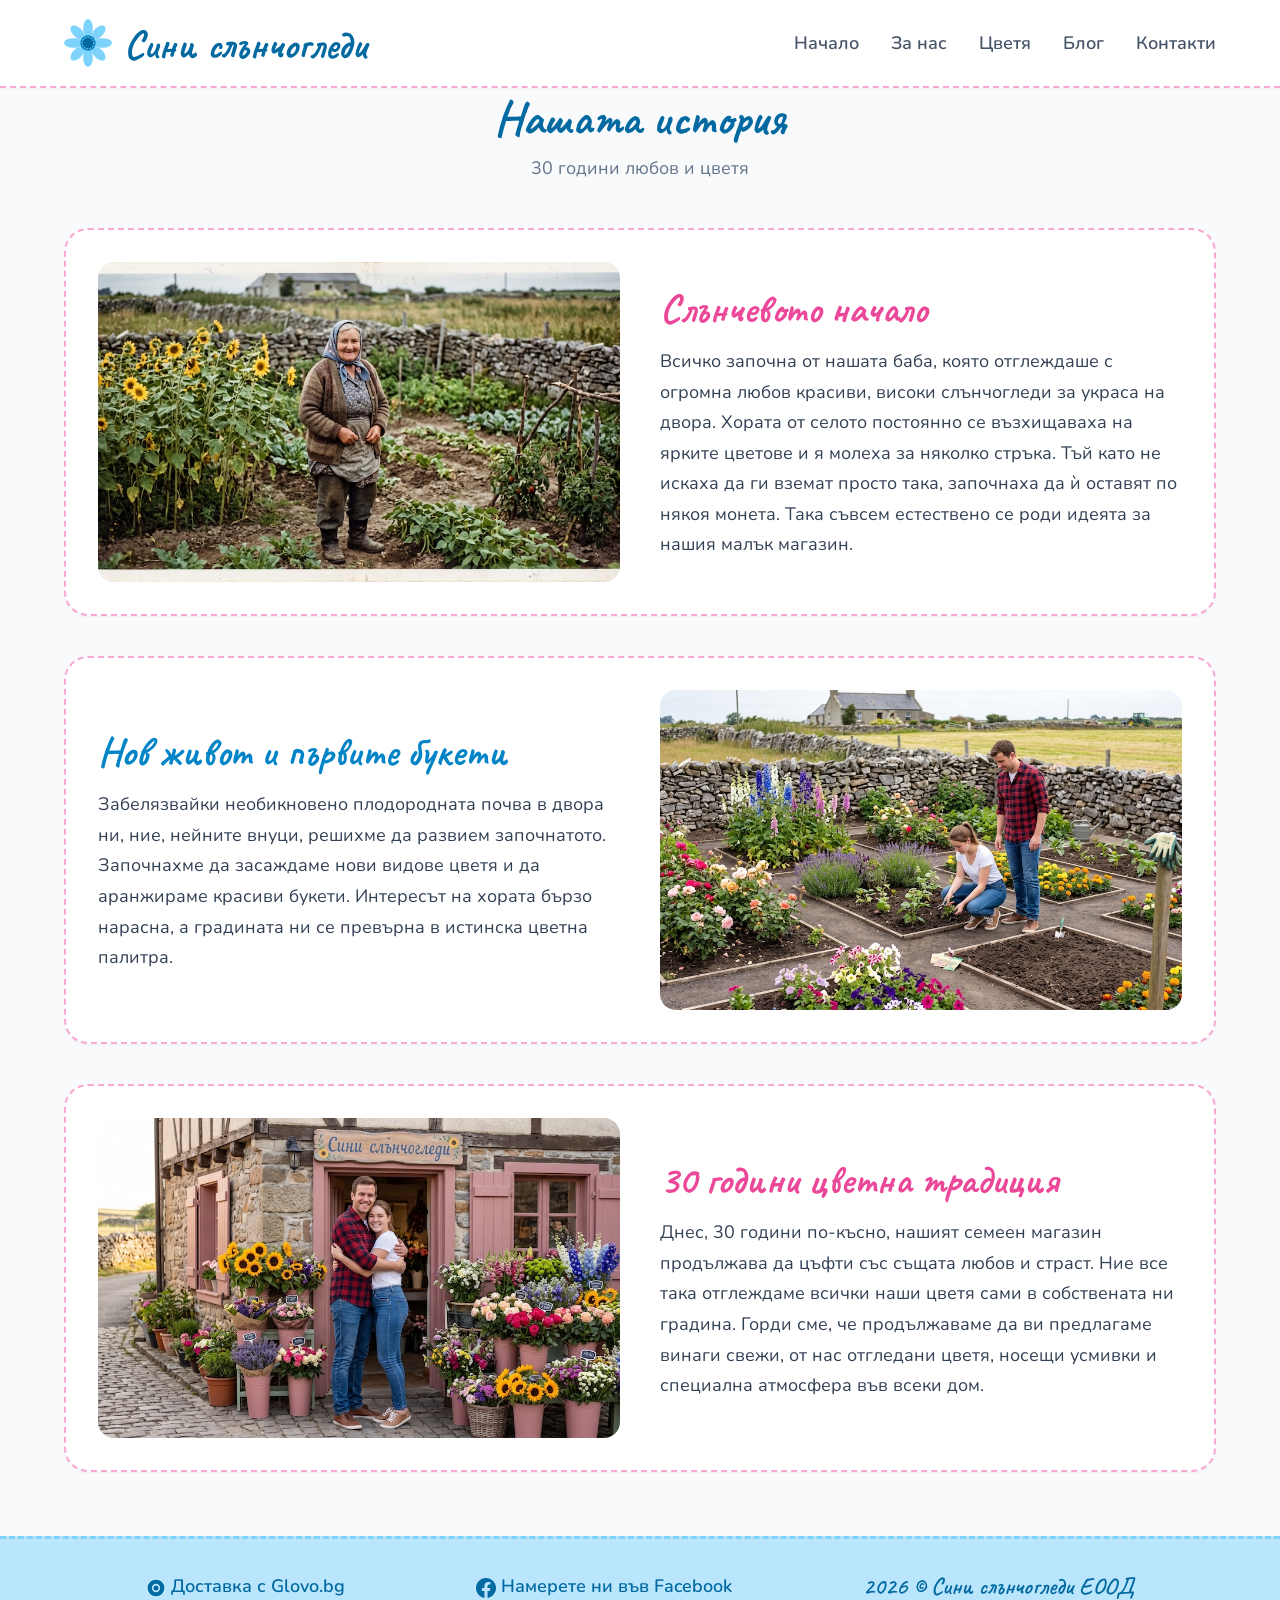
==== about-us.html @ 9e482096 "initial commit" ====
<!DOCTYPE html>
<html lang="en">
<head>
    <meta charset="UTF-8">
    <meta name="viewport" content="width=device-width, initial-scale=1.0">
    <title>Сини слънчоглед</title>
    <link rel="stylesheet" href="styles/style.css">
    <script src="scrips/index.js" defer></script>
</head>
<body>

<header class="site-header">
    <div class="header-content">
        <a href="index.html" class="logo-section">
            <img src="images/logo.svg" alt="Blue Sunflowers Logo" class="logo-icon">
            <h1 class="logo-text">Сини слънчогледи</h1>
        </a>

        <nav class="desktop-nav">
            <a href="index.html">Начало</a>
            <a href="about-us.html">За нас</a>
            <a href="flowers.html">Цветя</a>
            <a href="blog.html">Блог</a>
            <a href="contacts.html">Контакти</a>
        </nav>
    </div>
</header>

<main class="main-content">
    <div class="section-header">
        <h2>Нашата история</h2>
        <p>30 години любов и цветя</p>
    </div>

    <div class="story-container">
        <article class="story-row">
            <div class="story-image-wrapper">
                <img src="images/aboutus1.jpeg" alt="Баба в градината със слънчогледи">
            </div>
            <div class="story-text">
                <h3 class="text-pink">Слънчевото начало</h3>
                <p>
                    Всичко започна от нашата баба, която отглеждаше с огромна любов красиви, високи слънчогледи за
                    украса на двора. Хората от селото постоянно се възхищаваха на ярките цветове и я молеха за няколко
                    стръка. Тъй като не искаха да ги вземат просто така, започнаха да ѝ оставят по някоя монета. Така
                    съвсем естествено се роди идеята за нашия малък магазин.
                </p>
            </div>
        </article>

        <article class="story-row reverse">
            <div class="story-image-wrapper">
                <img src="images/aboutus2.jpeg" alt="Разнообразие от цветя в градината">
            </div>
            <div class="story-text">
                <h3 class="text-blue">Нов живот и първите букети</h3>
                <p>
                    Забелязвайки необикновено плодородната почва в двора ни, ние, нейните внуци, решихме да развием
                    започнатото. Започнахме да засаждаме нови видове цветя и да аранжираме красиви букети. Интересът на
                    хората бързо нарасна, а градината ни се превърна в истинска цветна палитра.
                </p>
            </div>
        </article>

        <article class="story-row">
            <div class="story-image-wrapper">
                <img src="images/aboutus3.jpeg" alt="Свежи домашно отгледани букети">
            </div>
            <div class="story-text">
                <h3 class="text-pink">30 години цветна традиция</h3>
                <p>
                    Днес, 30 години по-късно, нашият семеен магазин продължава да цъфти със същата любов и страст. Ние
                    все така отглеждаме всички наши цветя сами в собствената ни градина. Горди сме, че продължаваме да
                    ви предлагаме винаги свежи, от нас отгледани цветя, носещи усмивки и специална атмосфера във всеки
                    дом.
                </p>
            </div>
        </article>
    </div>
</main>

<footer class="site-footer">
    <div class="footer-content">
        <a href="https://glovo.bg" target="_blank" class="footer-link footer-icon-link">
            <svg class="footer-icon" xmlns="http://www.w3.org/2000/svg" width="20" height="20" viewBox="0 0 24 24" fill="currentColor">
                <path d="M12 2a10 10 0 1 0 10 10A10 10 0 0 0 12 2zm0 15a5 5 0 1 1 5-5 5.006 5.006 0 0 1-5 5zm0-8a3 3 0 1 0 3 3 3 3 0 0 0-3-3z"/>
            </svg>
            <span>Доставка с Glovo.bg</span>
        </a>
        <a href="https://facebook.com" target="_blank" rel="noopener noreferrer" class="footer-link footer-icon-link">
            <svg class="footer-icon" xmlns="http://www.w3.org/2000/svg" width="20" height="20" viewBox="0 0 24 24" fill="currentColor">
                <path d="M24 12.073c0-6.627-5.373-12-12-12s-12 5.373-12 12c0 5.99 4.388 10.954 10.125 11.854v-8.385H7.078v-3.47h3.047V9.43c0-3.007 1.792-4.669 4.533-4.669 1.312 0 2.686.235 2.686.235v2.953H15.83c-1.491 0-1.956.925-1.956 1.874v2.25h3.328l-.532 3.47h-2.796v8.385C19.612 23.027 24 18.062 24 12.073z"/>
            </svg>
            <span>Намерете ни във Facebook</span>
        </a>
        <span class="footer-copyright">2026 &copy; Сини слънчогледи ЕООД</span>
    </div>
</footer>

</body>
</html>
---- styles/style.css ----
@import url('https://fonts.googleapis.com/css2?family=Caveat:wght@400..700&family=Nunito:ital,wght@0,200..1000;1,200..1000&display=swap');

:root {
    --cozy-blue: #93c5fd;
    --cozy-blue-dark: #475569;
    --cozy-blue-main: #7dd3fc;
    --cozy-pink: #fce7f3;
    --cozy-pink-dark: #f9a8d4;
    --cozy-gray: #f8fafc;
    --text-dark: #334155;
    --text-sky: #0369a1;
}

* {
    box-sizing: border-box;
    margin: 0;
    padding: 0;
}

body {
    background-color: var(--cozy-gray);
    color: var(--text-dark);
    font-family: 'Nunito', sans-serif;
    min-height: 100vh;
    display: flex;
    flex-direction: column;
}

.site-header {
    background-color: #ffffff;
    border-bottom: 2px dashed var(--cozy-pink-dark);
    box-shadow: 0 1px 3px rgba(0,0,0,0.05);
    position: sticky;
    top: 0;
    z-index: 50;
}

.header-content {
    max-width: 1200px;
    margin: 0 auto;
    padding: 1rem 1.5rem;
    display: flex;
    justify-content: space-between;
    align-items: center;
}

.logo-section {
    display: flex;
    align-items: center;
    gap: 0.75rem;
    text-decoration: none;
    transition: opacity 0.3s;
}

.logo-section:hover {
    opacity: 0.8;
}

.logo-icon {
    width: 3rem;
    height: 3rem;
}

.logo-text {
    font-family: 'Caveat', cursive;
    font-size: 2.5rem;
    font-weight: 700;
    color: var(--text-sky);
    margin-top: 0.25rem;
}

.desktop-nav {
    display: flex;
    gap: 2rem;
}

.desktop-nav a {
    text-decoration: none;
    color: var(--cozy-blue-dark);
    font-size: 1.125rem;
    font-weight: 600;
    transition: color 0.3s ease;
}

.desktop-nav a:hover {
    color: #ec4899; /* pink-500 */
}

.hero-section {
    width: 100%;
    max-width: 1152px;
    margin: 2.5rem auto;
    padding: 0 1rem;
}

.carousel-container {
    position: relative;
    width: 100%;
    height: 550px;
    overflow: hidden;
    border: 3px dashed var(--cozy-pink-dark);
    border-radius: 2rem;
    background-color: var(--cozy-pink);
    box-shadow: 0 10px 15px -3px rgba(0,0,0,0.1);
}

.hero-overlay {
    position: absolute;
    inset: 0;
    z-index: 10;
    display: flex;
    flex-direction: column;
    justify-content: center;
    align-items: center;
    background-color: rgba(0, 0, 0, 0.2);
    pointer-events: none;
    padding: 1rem;
}

.hero-overlay h2 {
    font-family: 'Caveat', cursive;
    font-size: 4.5rem;
    color: white;
    text-shadow: 2px 2px 4px rgba(0,0,0,0.3);
    text-align: center;
}

.hero-overlay p {
    font-size: 1.5rem;
    color: white;
    font-weight: 600;
    text-shadow: 1px 1px 3px rgba(0,0,0,0.3);
    text-align: center;
    max-width: 600px;
    margin-top: 1rem;
}

.carousel-track {
    display: flex;
    height: 100%;
    transition: transform 0.8s ease-in-out;
}

.carousel-track img {
    width: 100%;
    height: 100%;
    object-fit: cover;
    flex-shrink: 0;
}

.main-content {
    flex-grow: 1;
    width: 100%;
    max-width: 1200px;
    margin: 0 auto 4rem auto;
    padding: 0 1.5rem;
}

.section-header {
    text-align: center;
    margin-bottom: 3rem;
}

.section-header h2 {
    font-family: 'Caveat', cursive;
    font-size: 3rem;
    color: var(--text-sky);
}

.section-header p {
    font-size: 1.125rem;
    color: #64748b;
    margin-top: 0.5rem;
}

.cards-container {
    display: flex;
    gap: 2rem;
    justify-content: center;
    align-items: stretch;
}

.card {
    flex: 1;
    background-color: white;
    padding: 1.25rem;
    border-radius: 1.5rem;
    border: 2px dashed var(--cozy-pink-dark);
    box-shadow: 0 1px 2px rgba(0,0,0,0.05);
    display: flex;
    flex-direction: column;
    gap: 1.25rem;
    transition: transform 0.3s ease, box-shadow 0.3s ease;
}

.card:hover {
    transform: translateY(-4px);
    box-shadow: 0 10px 25px -5px rgba(249, 168, 212, 0.4);
}

.card-image-wrapper {
    width: 100%;
    height: 250px;
    overflow: hidden;
    border-radius: 1rem;
}

.card-image-wrapper img {
    width: 100%;
    height: 100%;
    object-fit: cover;
    transition: transform 0.5s ease;
}

.card:hover .card-image-wrapper img {
    transform: scale(1.05);
}

.card-text {
    text-align: center;
    flex-grow: 1;
    display: flex;
    flex-direction: column;
    justify-content: center;
    padding: 0 0.5rem;
}

.card-text h3 {
    font-family: 'Caveat', cursive;
    font-size: 2.25rem;
    margin-bottom: 0.75rem;
}

.text-pink { color: #ec4899; }
.text-blue { color: #0284c7; }

.card-text p {
    color: #475569;
    line-height: 1.6;
    font-size: 1.125rem;
}

.site-footer {
    background-color: #bae6fd;
    border-top: 3px dashed #7dd3fc;
    margin-top: auto;
}

.footer-content {
    max-width: 1152px;
    margin: 0 auto;
    padding: 2rem 1rem;
    display: flex;
    justify-content: space-around;
    align-items: center;
}

.footer-link {
    text-decoration: none;
    color: var(--text-sky);
    font-weight: 600;
    font-size: 1.125rem;
    transition: color 0.3s;
}

.footer-link:hover {
    color: #ec4899;
}

.footer-copyright {
    font-family: 'Caveat', cursive;
    font-size: 1.5rem;
    color: var(--text-sky);
    font-weight: 600;
}

@media (max-width: 768px) {
    .cards-container {
        flex-direction: column;
    }

    .hero-overlay h2 {
        font-size: 3rem;
    }

    .footer-content {
        flex-direction: column;
        gap: 1rem;
    }
}

.story-container {
    display: flex;
    flex-direction: column;
    gap: 2.5rem;
    margin-top: 2rem;
}

.story-row {
    display: flex;
    align-items: center;
    gap: 2.5rem;
    background-color: #ffffff;
    padding: 2rem;
    border-radius: 1.5rem;
    border: 2px dashed var(--cozy-pink-dark);
    box-shadow: 0 1px 2px rgba(0,0,0,0.05);
    transition: transform 0.3s ease, box-shadow 0.3s ease;
}

.story-row:hover {
    transform: translateY(-3px);
    box-shadow: 0 10px 25px -5px rgba(249, 168, 212, 0.4);
}

.story-row.reverse {
    flex-direction: row-reverse;
}

.story-image-wrapper {
    flex: 1;
    height: 320px;
    overflow: hidden;
    border-radius: 1rem;
}

.story-image-wrapper img {
    width: 100%;
    height: 100%;
    object-fit: cover;
    transition: transform 0.5s ease;
}

.story-row:hover .story-image-wrapper img {
    transform: scale(1.04);
}

.story-text {
    flex: 1;
    display: flex;
    flex-direction: column;
    justify-content: center;
}

.story-text h3 {
    font-family: 'Caveat', cursive;
    font-size: 2.5rem;
    margin-bottom: 0.75rem;
}

.story-text p {
    color: var(--text-dark);
    line-height: 1.7;
    font-size: 1.125rem;
}

@media (max-width: 768px) {
    .story-row, .story-row.reverse {
        flex-direction: column;
        padding: 1.25rem;
        gap: 1.5rem;
    }

    .story-image-wrapper {
        width: 100%;
        height: 240px;
    }
}


.services-top-section,
.services-mid-section,
.services-bottom-section {
    margin-bottom: 3.5rem;
}

.service-tile {
    align-items: center;
    justify-content: center;
    padding: 2.5rem 1.5rem;
}

.check-mark-icon {
    font-size: 4rem;
    color: #ec4899;
    font-weight: bold;
    line-height: 1;
}

.tiles-grid {
    display: grid;
    grid-template-columns: repeat(4, 1fr);
    gap: 1.5rem;
}

.flower-tile {
    gap: 1rem;
}

.services-table-wrapper {
    overflow-x: auto;
    border-radius: 1.5rem;
    border: 2px dashed var(--cozy-pink-dark);
    box-shadow: 0 1px 2px rgba(0, 0, 0, 0.05);
    background-color: #ffffff;
}

.services-table {
    width: 100%;
    border-collapse: collapse;
    text-align: center;
}

.services-table th {
    background-color: var(--cozy-pink);
    color: var(--text-sky);
    font-family: 'Caveat', cursive;
    font-size: 1.6rem;
    padding: 1rem;
    border-bottom: 2px dashed var(--cozy-pink-dark);
}

.services-table td {
    padding: 1.1rem 1rem;
    border-bottom: 1px solid #f1f5f9;
    color: var(--text-dark);
    font-size: 1.1rem;
}

.services-table tr:last-child td {
    border-bottom: none;
}

.services-table tr:hover {
    background-color: #fdf2f8;
}

.table-check {
    color: #ec4899;
    font-size: 1.4rem;
    font-weight: bold;
}

@media (max-width: 900px) {
    .tiles-grid {
        grid-template-columns: repeat(2, 1fr);
    }
}

@media (max-width: 550px) {
    .tiles-grid {
        grid-template-columns: 1fr;
    }
}

.services-remark {
    text-align: center;
    margin-top: 1.5rem;
    font-size: 1.125rem;
    color: var(--cozy-blue-dark);
    font-style: italic;
    font-weight: 600;
}

.story-paragraph {
    margin-bottom: 1.25rem;
}
.story-paragraph:last-child {
    margin-bottom: 0;
}
.story-list {
    margin-bottom: 1.25rem;
    padding-left: 1.25rem;
}
.story-list li {
    margin-bottom: 0.75rem;
    color: var(--text-dark);
    line-height: 1.6;
    font-size: 1.125rem;
}

.footer-social-link {
    display: inline-flex;
    align-items: center;
    gap: 0.5rem;
}

.footer-icon {
    display: inline-block;
    vertical-align: middle;
}
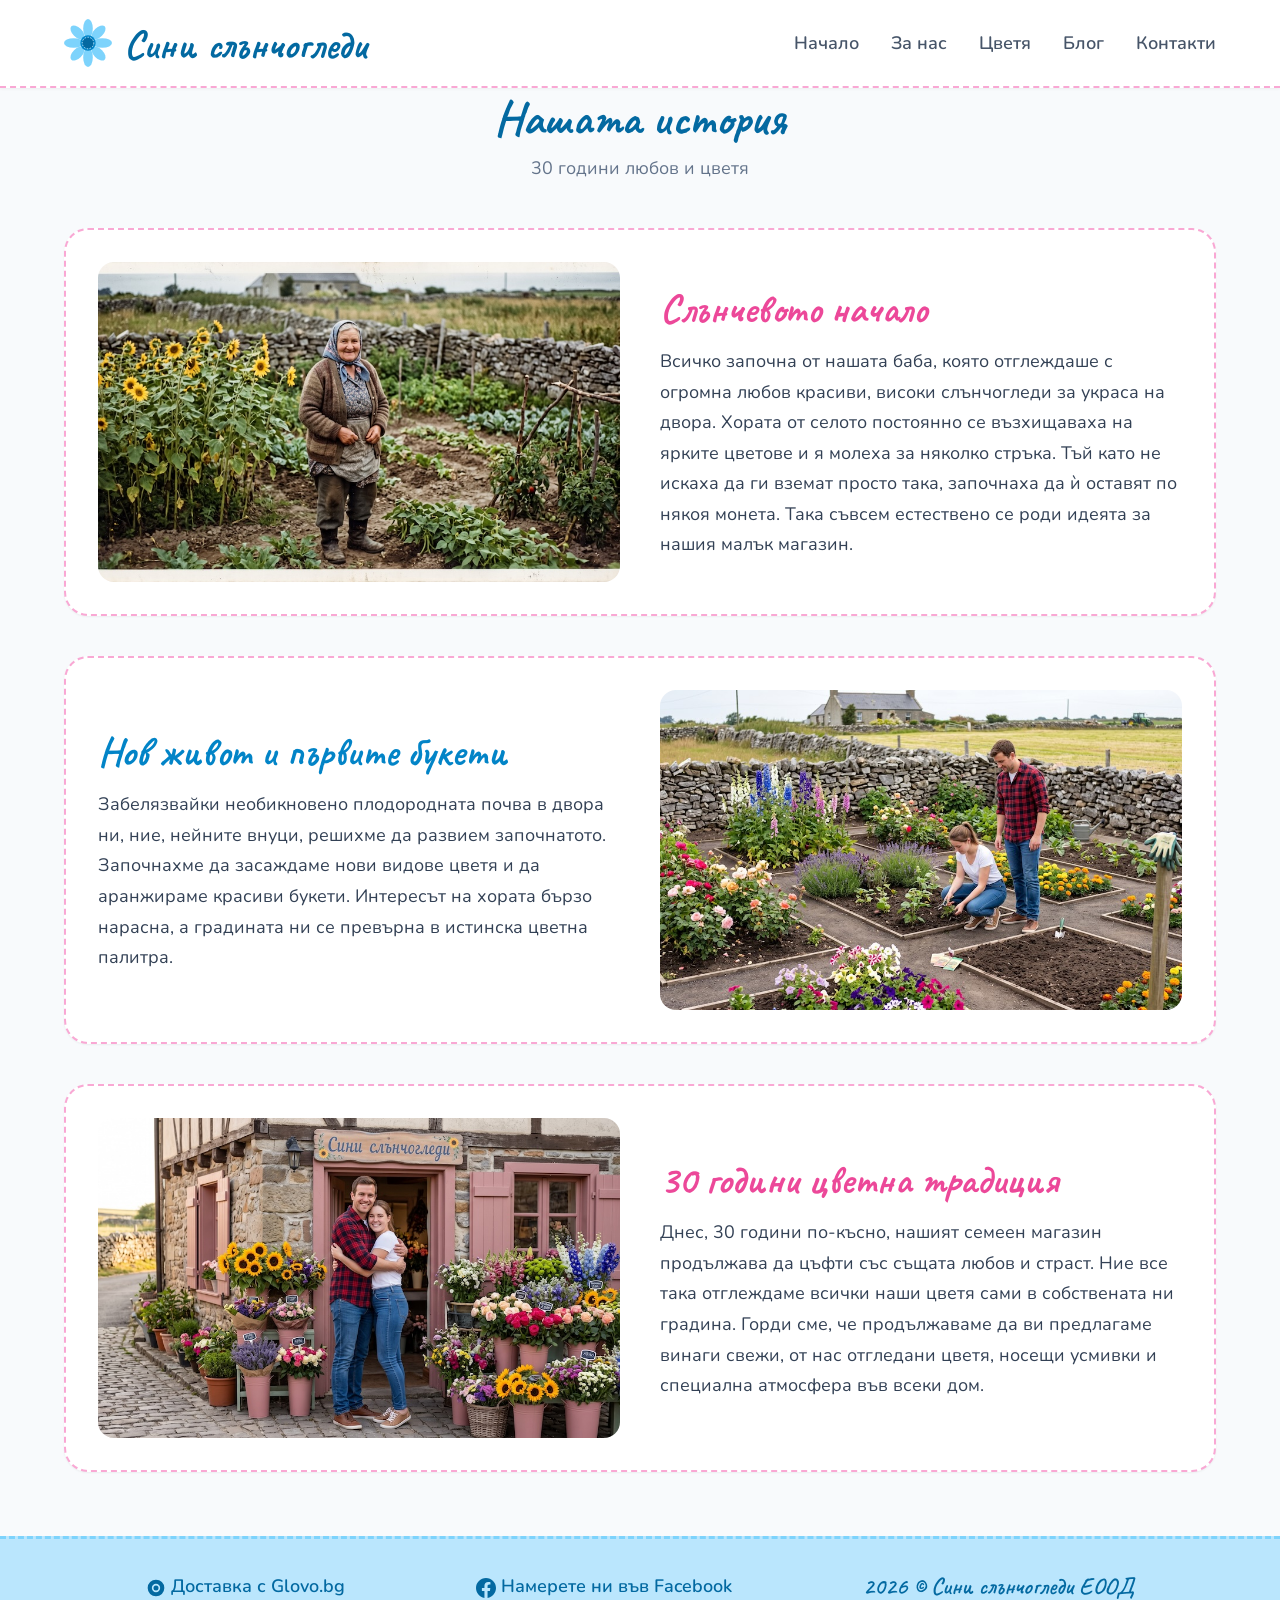
==== commit 1a99c313: "split css" ====
--- a/about-us.html
+++ b/about-us.html
@@ -3,20 +3,40 @@
 <head>
     <meta charset="UTF-8">
     <meta name="viewport" content="width=device-width, initial-scale=1.0">
-    <title>Сини слънчоглед</title>
-    <link rel="stylesheet" href="styles/style.css">
-    <script src="scrips/index.js" defer></script>
+    <title>За нас | Сини слънчогледи</title>
+    <link rel="stylesheet" href="styles/commons.css">
+    <link rel="stylesheet" href="styles/header.css">
+    <link rel="stylesheet" href="styles/footer.css">
 </head>
 <body>
 
 <header class="site-header">
+    <input type="checkbox" id="menu-toggle" class="menu-toggle-checkbox">
+
     <div class="header-content">
         <a href="index.html" class="logo-section">
-            <img src="images/logo.svg" alt="Blue Sunflowers Logo" class="logo-icon">
+            <img src="images/logos/blue-sunflowers.svg" alt="Лого на Сини слънчогледи" class="logo-icon">
             <h1 class="logo-text">Сини слънчогледи</h1>
         </a>
 
         <nav class="desktop-nav">
+            <a href="index.html">Начало</a>
+            <a href="about-us.html">За нас</a>
+            <a href="flowers.html">Цветя</a>
+            <a href="blog.html">Блог</a>
+            <a href="contacts.html">Контакти</a>
+        </nav>
+
+        <label for="menu-toggle" class="hamburger-btn" aria-label="Open menu">
+            <span></span>
+            <span></span>
+            <span></span>
+        </label>
+    </div>
+
+    <div class="mobile-overlay">
+        <label for="menu-toggle" class="close-btn" aria-label="Close menu">&times;</label>
+        <nav class="mobile-nav">
             <a href="index.html">Начало</a>
             <a href="about-us.html">За нас</a>
             <a href="flowers.html">Цветя</a>
@@ -35,7 +55,7 @@
     <div class="story-container">
         <article class="story-row">
             <div class="story-image-wrapper">
-                <img src="images/aboutus1.jpeg" alt="Баба в градината със слънчогледи">
+                <img src="images/about-us/aboutus1.jpeg" alt="Баба в градината със слънчогледи">
             </div>
             <div class="story-text">
                 <h3 class="text-pink">Слънчевото начало</h3>
@@ -50,7 +70,7 @@
 
         <article class="story-row reverse">
             <div class="story-image-wrapper">
-                <img src="images/aboutus2.jpeg" alt="Разнообразие от цветя в градината">
+                <img src="images/about-us/aboutus2.jpeg" alt="Разнообразие от цветя в градината">
             </div>
             <div class="story-text">
                 <h3 class="text-blue">Нов живот и първите букети</h3>
@@ -64,7 +84,7 @@
 
         <article class="story-row">
             <div class="story-image-wrapper">
-                <img src="images/aboutus3.jpeg" alt="Свежи домашно отгледани букети">
+                <img src="images/about-us/aboutus3.jpeg" alt="Свежи домашно отгледани букети">
             </div>
             <div class="story-text">
                 <h3 class="text-pink">30 години цветна традиция</h3>
@@ -81,16 +101,12 @@
 
 <footer class="site-footer">
     <div class="footer-content">
-        <a href="https://glovo.bg" target="_blank" class="footer-link footer-icon-link">
-            <svg class="footer-icon" xmlns="http://www.w3.org/2000/svg" width="20" height="20" viewBox="0 0 24 24" fill="currentColor">
-                <path d="M12 2a10 10 0 1 0 10 10A10 10 0 0 0 12 2zm0 15a5 5 0 1 1 5-5 5.006 5.006 0 0 1-5 5zm0-8a3 3 0 1 0 3 3 3 3 0 0 0-3-3z"/>
-            </svg>
+        <a href="https://glovo.bg" target="_blank" class="footer-link">
+            <span class="footer-icon icon-glovo"></span>
             <span>Доставка с Glovo.bg</span>
         </a>
-        <a href="https://facebook.com" target="_blank" rel="noopener noreferrer" class="footer-link footer-icon-link">
-            <svg class="footer-icon" xmlns="http://www.w3.org/2000/svg" width="20" height="20" viewBox="0 0 24 24" fill="currentColor">
-                <path d="M24 12.073c0-6.627-5.373-12-12-12s-12 5.373-12 12c0 5.99 4.388 10.954 10.125 11.854v-8.385H7.078v-3.47h3.047V9.43c0-3.007 1.792-4.669 4.533-4.669 1.312 0 2.686.235 2.686.235v2.953H15.83c-1.491 0-1.956.925-1.956 1.874v2.25h3.328l-.532 3.47h-2.796v8.385C19.612 23.027 24 18.062 24 12.073z"/>
-            </svg>
+        <a href="https://facebook.com" target="_blank" rel="noopener noreferrer" class="footer-link">
+            <span class="footer-icon icon-facebook"></span>
             <span>Намерете ни във Facebook</span>
         </a>
         <span class="footer-copyright">2026 &copy; Сини слънчогледи ЕООД</span>
--- a/styles/commons.css
+++ b/styles/commons.css
@@ -0,0 +1,221 @@
+@import url('https://fonts.googleapis.com/css2?family=Caveat:wght@400..700&family=Nunito:ital,wght@0,200..1000;1,200..1000&display=swap');
+
+:root {
+    --cozy-blue: #93c5fd;
+    --cozy-blue-dark: #475569;
+    --cozy-blue-main: #7dd3fc;
+    --cozy-blue-light: #bae6fd;
+    --cozy-pink: #fce7f3;
+    --cozy-pink-dark: #f9a8d4;
+    --cozy-pink-accent: #ec4899;
+    --cozy-pink-hover: #fdf2f8;
+    --cozy-gray: #f8fafc;
+    --border-light: #f1f5f9;
+    --text-dark: #334155;
+    --text-sky: #0369a1;
+    --text-muted: #64748b;
+    --text-blue-accent: #0284c7;
+    --color-white: #ffffff;
+    --overlay-dark: rgba(0, 0, 0, 0.2);
+    --shadow-text: rgba(0, 0, 0, 0.3);
+    --shadow-light: rgba(0, 0, 0, 0.05);
+    --shadow-medium: rgba(0, 0, 0, 0.1);
+    --shadow-pink-glow: rgba(249, 168, 212, 0.4);
+}
+
+* {
+    box-sizing: border-box;
+    margin: 0;
+    padding: 0;
+}
+
+body {
+    background-color: var(--cozy-gray);
+    color: var(--text-dark);
+    font-family: 'Nunito', sans-serif;
+    min-height: 100vh;
+    display: flex;
+    flex-direction: column;
+}
+
+.main-content {
+    flex-grow: 1;
+    width: 100%;
+    max-width: 1200px;
+    margin: 0 auto 4rem auto;
+    padding: 0 1.5rem;
+}
+
+.section-header {
+    text-align: center;
+    margin-bottom: 3rem;
+}
+
+.section-header h2 {
+    font-family: 'Caveat', cursive;
+    font-size: 3rem;
+    color: var(--text-sky);
+}
+
+.section-header p {
+    font-size: 1.125rem;
+    color: var(--text-muted);
+    margin-top: 0.5rem;
+}
+
+.text-pink { color: var(--cozy-pink-accent); }
+.text-blue { color: var(--text-blue-accent); }
+
+.cards-container {
+    display: flex;
+    gap: 2rem;
+    justify-content: center;
+    align-items: stretch;
+}
+
+.card {
+    flex: 1;
+    background-color: var(--color-white);
+    padding: 1.25rem;
+    border-radius: 1.5rem;
+    border: 2px dashed var(--cozy-pink-dark);
+    box-shadow: 0 1px 2px var(--shadow-light);
+    display: flex;
+    flex-direction: column;
+    gap: 1.25rem;
+    transition: transform 0.3s ease, box-shadow 0.3s ease;
+}
+
+.card:hover {
+    transform: translateY(-4px);
+    box-shadow: 0 10px 25px -5px var(--shadow-pink-glow);
+}
+
+.card-image-wrapper {
+    width: 100%;
+    height: 250px;
+    overflow: hidden;
+    border-radius: 1rem;
+}
+
+.card-image-wrapper img {
+    width: 100%;
+    height: 100%;
+    object-fit: cover;
+    transition: transform 0.5s ease;
+}
+
+.card:hover .card-image-wrapper img {
+    transform: scale(1.05);
+}
+
+.card-text {
+    text-align: center;
+    flex-grow: 1;
+    display: flex;
+    flex-direction: column;
+    justify-content: center;
+    padding: 0 0.5rem;
+}
+
+.card-text h3 {
+    font-family: 'Caveat', cursive;
+    font-size: 2.25rem;
+    margin-bottom: 0.75rem;
+}
+
+.card-text p {
+    color: var(--cozy-blue-dark);
+    line-height: 1.6;
+    font-size: 1.125rem;
+}
+
+.story-container {
+    display: flex;
+    flex-direction: column;
+    gap: 2.5rem;
+    margin-top: 2rem;
+}
+
+.story-row {
+    display: flex;
+    align-items: center;
+    gap: 2.5rem;
+    background-color: var(--color-white);
+    padding: 2rem;
+    border-radius: 1.5rem;
+    border: 2px dashed var(--cozy-pink-dark);
+    box-shadow: 0 1px 2px var(--shadow-light);
+    transition: transform 0.3s ease, box-shadow 0.3s ease;
+}
+
+.story-row:hover {
+    transform: translateY(-3px);
+    box-shadow: 0 10px 25px -5px var(--shadow-pink-glow);
+}
+
+.story-row.reverse {
+    flex-direction: row-reverse;
+}
+
+.story-image-wrapper {
+    flex: 1;
+    height: 320px;
+    overflow: hidden;
+    border-radius: 1rem;
+}
+
+.story-image-wrapper img {
+    width: 100%;
+    height: 100%;
+    object-fit: cover;
+    transition: transform 0.5s ease;
+}
+
+.story-row:hover .story-image-wrapper img {
+    transform: scale(1.04);
+}
+
+.story-text {
+    flex: 1;
+    display: flex;
+    flex-direction: column;
+    justify-content: center;
+}
+
+.story-text h3 {
+    font-family: 'Caveat', cursive;
+    font-size: 2.5rem;
+    margin-bottom: 0.75rem;
+}
+
+.story-text p {
+    color: var(--text-dark);
+    line-height: 1.7;
+    font-size: 1.125rem;
+}
+
+.story-paragraph {
+    margin-bottom: 1.25rem;
+}
+
+.story-paragraph:last-child {
+    margin-bottom: 0;
+}
+
+@media (max-width: 768px) {
+    .cards-container {
+        flex-direction: column;
+    }
+
+    .story-row, .story-row.reverse {
+        flex-direction: column;
+        padding: 1.25rem;
+        gap: 1.5rem;
+    }
+
+    .story-image-wrapper {
+        width: 100%;
+        height: 240px;
+    }
+}
--- a/styles/header.css
+++ b/styles/header.css
@@ -0,0 +1,147 @@
+.site-header {
+    background-color: var(--color-white);
+    border-bottom: 2px dashed var(--cozy-pink-dark);
+    box-shadow: 0 1px 3px var(--shadow-light);
+    position: sticky;
+    top: 0;
+    z-index: 50;
+}
+
+.menu-toggle-checkbox {
+    display: none;
+}
+
+.header-content {
+    max-width: 1200px;
+    margin: 0 auto;
+    padding: 1rem 1.5rem;
+    display: flex;
+    justify-content: space-between;
+    align-items: center;
+}
+
+.logo-section {
+    display: flex;
+    align-items: center;
+    gap: 0.75rem;
+    text-decoration: none;
+    transition: opacity 0.3s;
+}
+
+.logo-section:hover {
+    opacity: 0.8;
+}
+
+.logo-icon {
+    width: 3rem;
+    height: 3rem;
+}
+
+.logo-text {
+    font-family: 'Caveat', cursive;
+    font-size: 2.5rem;
+    font-weight: 700;
+    color: var(--text-sky);
+    margin-top: 0.25rem;
+}
+
+.desktop-nav {
+    display: flex;
+    gap: 2rem;
+}
+
+.desktop-nav a {
+    text-decoration: none;
+    color: var(--cozy-blue-dark);
+    font-size: 1.125rem;
+    font-weight: 600;
+    transition: color 0.3s ease;
+}
+
+.desktop-nav a:hover {
+    color: var(--cozy-pink-accent);
+}
+
+.hamburger-btn {
+    display: none;
+    flex-direction: column;
+    justify-content: space-around;
+    width: 2rem;
+    height: 2rem;
+    background: transparent;
+    border: none;
+    cursor: pointer;
+    padding: 0;
+    z-index: 60;
+}
+
+.hamburger-btn span {
+    width: 2rem;
+    height: 0.25rem;
+    background-color: var(--text-sky);
+    border-radius: 4px;
+    transition: all 0.3s ease;
+}
+
+.mobile-overlay {
+    position: fixed;
+    top: 0;
+    left: 0;
+    width: 100vw;
+    height: 100vh;
+    background-color: var(--color-white);
+    display: flex;
+    flex-direction: column;
+    justify-content: center;
+    align-items: center;
+    opacity: 0;
+    pointer-events: none;
+    transition: opacity 0.3s ease;
+    z-index: 100;
+}
+
+.menu-toggle-checkbox:checked ~ .mobile-overlay {
+    opacity: 1;
+    pointer-events: auto;
+}
+
+.close-btn {
+    position: absolute;
+    top: 1.5rem;
+    right: 1.5rem;
+    background: transparent;
+    border: none;
+    font-size: 3rem;
+    color: var(--text-sky);
+    cursor: pointer;
+    line-height: 1;
+}
+
+.mobile-nav {
+    display: flex;
+    flex-direction: column;
+    align-items: center;
+    gap: 2rem;
+}
+
+.mobile-nav a {
+    font-size: 1.75rem;
+    text-decoration: none;
+    color: var(--cozy-blue-dark);
+    font-weight: 700;
+    transition: color 0.3s ease;
+}
+
+.mobile-nav a:hover {
+    color: var(--cozy-pink-accent);
+}
+
+@media (max-width: 768px) {
+    .desktop-nav {
+        display: none;
+    }
+
+    .hamburger-btn {
+        display: flex;
+    }
+}
--- a/styles/footer.css
+++ b/styles/footer.css
@@ -0,0 +1,67 @@
+.site-footer {
+    background-color: var(--cozy-blue-light);
+    border-top: 3px dashed var(--cozy-blue-main);
+    margin-top: auto;
+}
+
+.footer-content {
+    max-width: 1152px;
+    margin: 0 auto;
+    padding: 2rem 1rem;
+    display: flex;
+    justify-content: space-around;
+    align-items: center;
+}
+
+.footer-link {
+    text-decoration: none;
+    color: var(--text-sky);
+    font-weight: 600;
+    font-size: 1.125rem;
+    transition: color 0.3s;
+}
+
+.footer-link:hover {
+    color: var(--cozy-pink-accent);
+}
+
+.footer-copyright {
+    font-family: 'Caveat', cursive;
+    font-size: 1.5rem;
+    color: var(--text-sky);
+    font-weight: 600;
+}
+
+.footer-icon {
+    display: inline-block;
+    width: 20px;
+    height: 20px;
+    background-color: var(--text-sky);
+    -webkit-mask-size: contain;
+    mask-size: contain;
+    -webkit-mask-repeat: no-repeat;
+    mask-repeat: no-repeat;
+    vertical-align: middle;
+    transition: background-color 0.3s;
+}
+
+.icon-glovo {
+    -webkit-mask-image: url('../images/logos/glovo.svg');
+    mask-image: url('../images/logos/glovo.svg');
+}
+
+.icon-facebook {
+    -webkit-mask-image: url('../images/logos/facebook.svg');
+    mask-image: url('../images/logos/facebook.svg');
+}
+
+.footer-link:hover .footer-icon {
+    background-color: var(--cozy-pink-accent);
+}
+
+@media (max-width: 768px) {
+    .footer-content {
+        flex-direction: column;
+        gap: 1rem;
+    }
+}
